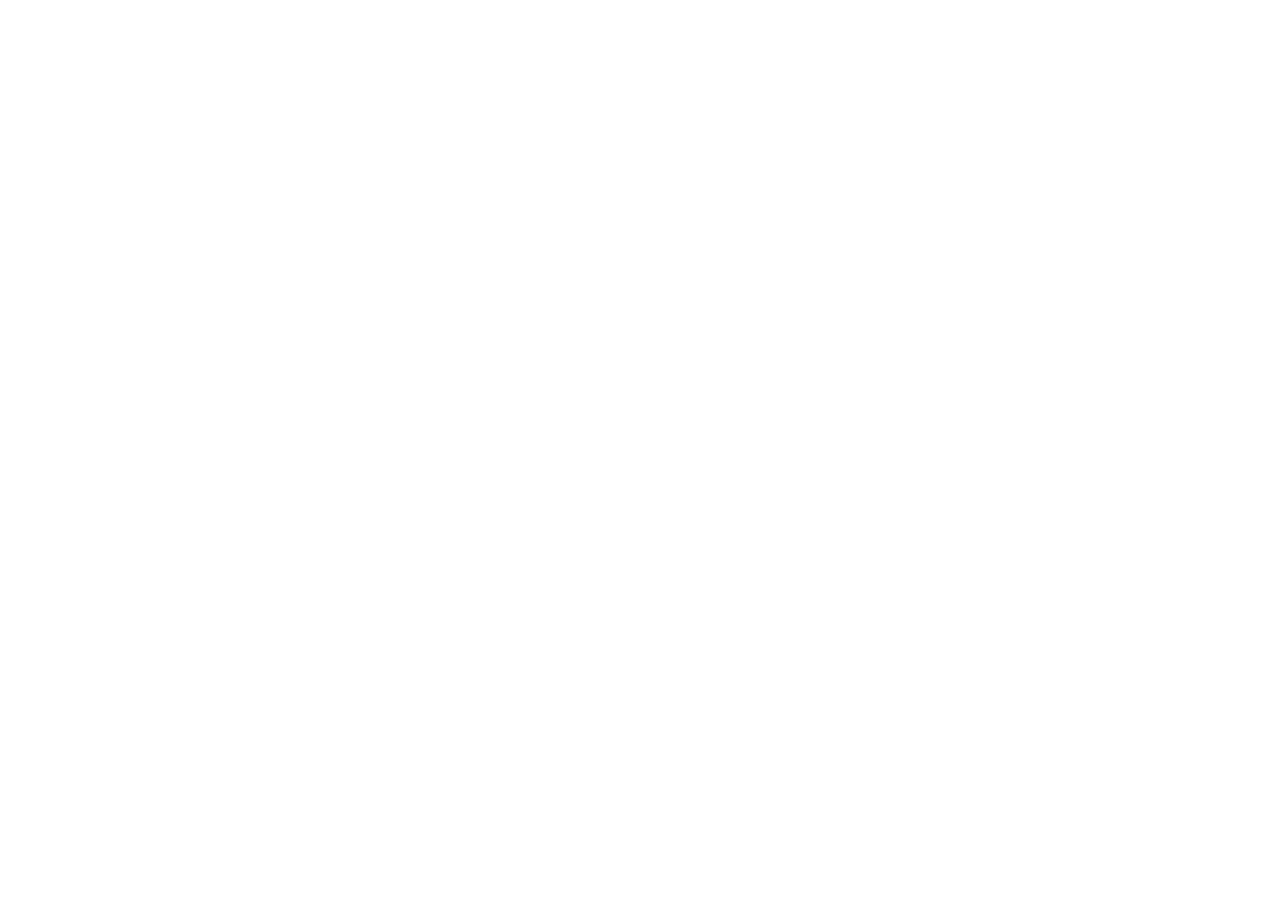
==== frontend-2-practice/index.html @ 52fd1ba4 "Initial commit" ====
<!DOCTYPE html>
<html lang="ru">
  <head>
    <meta charset="UTF-8" />
    <meta name="viewport" content="width=device-width, initial-scale=1.0" />
    <title>Выбор даты и времени</title>
    <link rel="stylesheet" href="styles.css" />
  </head>
  <body>
    <div class="page">
      <!-- Перенесите вашу верстку. Удалите статичные данные. Подключите скрипт -->
    </div>
  </body>
</html>
---- frontend-2-practice/styles.css ----
/* Стили страницы.
   Скопируйте с предудущей практики. */

* {
  margin: 0;
  padding: 0;
  box-sizing: border-box;
}

body {
  min-height: 100vh;
  font-family: sans-serif;
}
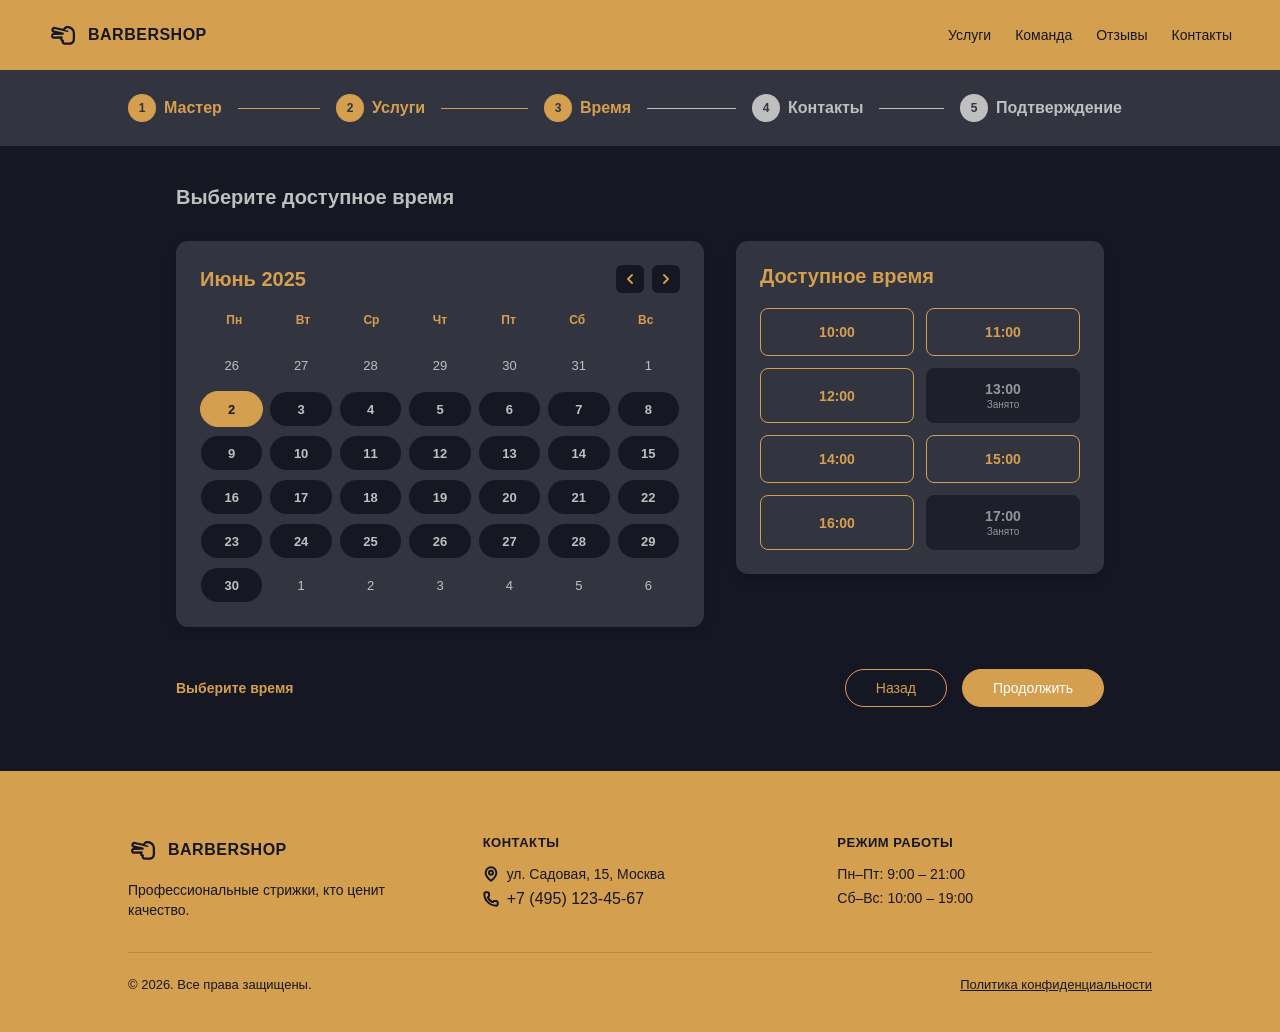
==== commit 2b812d32: "Выполнение задания 2. JavaScript" ====
--- a/frontend-2-practice/index.html
+++ b/frontend-2-practice/index.html
@@ -3,12 +3,158 @@
   <head>
     <meta charset="UTF-8" />
     <meta name="viewport" content="width=device-width, initial-scale=1.0" />
-    <title>Выбор даты и времени</title>
+    <title>Barbershop — Выбор даты и времени</title>
     <link rel="stylesheet" href="styles.css" />
   </head>
   <body>
     <div class="page">
-      <!-- Перенесите вашу верстку. Удалите статичные данные. Подключите скрипт -->
+      <header class="header">
+        <div class="logo">
+          <svg width="30" height="30" viewBox="0 0 30 30" fill="none" xmlns="http://www.w3.org/2000/svg">
+            <path d="M3.00934 15.9516C2.95309 14.2969 4.24684 12.9047 5.90152 12.8484L6.05621 12.8438L5.67184 12.7594C4.05465 12.3984 3.03277 10.7953 3.38902 9.17813C3.74527 7.56094 5.35308 6.53906 6.97027 6.9L15.0796 8.69531C15.1875 8.55938 15.2953 8.42812 15.4125 8.29688L16.275 7.34531C17.0578 6.49219 18.164 6 19.3265 6H19.8046C22.3406 6 24.6843 7.34531 25.9593 9.53437L26.0296 9.65625C26.6671 10.7438 27 11.9859 27 13.2469V19.125C27 22.2328 24.4828 24.75 21.375 24.75H16.5C14.8453 24.75 13.5 23.4047 13.5 21.75C13.5 21.6187 13.5093 21.4875 13.5234 21.3609C12.614 20.8453 12 19.8703 12 18.75V18.6375L6.11246 18.8438C4.45777 18.9 3.06559 17.6062 3.00934 15.9516ZM5.98121 15.0984C5.56871 15.1125 5.24527 15.4594 5.25934 15.8766C5.2734 16.2938 5.62027 16.6125 6.03277 16.5984L13.6031 16.3359C14.0625 16.3219 14.4796 16.5844 14.6671 17.0016C14.8546 17.4188 14.7703 17.9062 14.4562 18.2391C14.325 18.375 14.25 18.5531 14.25 18.7547C14.25 19.1672 14.5875 19.5047 15 19.5047C15.4265 19.5047 15.8156 19.7437 16.0078 20.1281C16.2 20.5125 16.1578 20.9672 15.9 21.3047C15.8062 21.4312 15.75 21.5859 15.75 21.7547C15.75 22.1672 16.0875 22.5047 16.5 22.5047H21.375C23.2406 22.5047 24.75 20.9953 24.75 19.1297V13.2516C24.75 12.3891 24.5203 11.5406 24.0843 10.7953L24.014 10.6734C23.1421 9.17344 21.539 8.25469 19.8046 8.25469H19.3265C18.7968 8.25469 18.2953 8.47969 17.939 8.86875L17.0765 9.82031C17.0484 9.84844 17.025 9.88125 16.9968 9.90937L19.6687 10.5281C20.0718 10.6219 20.325 11.025 20.2312 11.4281C20.1375 11.8313 19.7343 12.0844 19.3312 11.9906L15.3187 11.0531L6.48277 9.09375C6.07965 9.00469 5.67652 9.25781 5.58746 9.66562C5.4984 10.0734 5.75152 10.4719 6.15933 10.5609L14.9484 12.5109C15.4265 12.6187 15.7828 13.0219 15.825 13.5141L15.8296 13.5609C15.8578 13.8703 15.7593 14.175 15.5578 14.4094C15.3562 14.6437 15.0609 14.7797 14.7515 14.7938L5.98121 15.0984Z" fill="#151723"/>
+          </svg>
+          <span class="logo-text">BARBERSHOP</span>
+        </div>
+        <nav class="nav">
+          <a href="#" class="nav-link">Услуги</a>
+          <a href="#" class="nav-link">Команда</a>
+          <a href="#" class="nav-link">Отзывы</a>
+          <a href="#" class="nav-link">Контакты</a>
+        </nav>
+      </header>
+
+      <section class="steps-bar">
+        <div class="steps-container">
+          <div class="step completed">
+            <span class="step-num">1</span>
+            <span class="step-name">Мастер</span>
+            <span class="step-line"></span>
+          </div>
+          <div class="step completed">
+            <span class="step-num">2</span>
+            <span class="step-name">Услуги</span>
+            <span class="step-line"></span>
+          </div>
+          <div class="step active">
+            <span class="step-num">3</span>
+            <span class="step-name">Время</span>
+            <span class="step-line"></span>
+          </div>
+          <div class="step disabled">
+            <span class="step-num">4</span>
+            <span class="step-name">Контакты</span>
+            <span class="step-line"></span>
+          </div>
+          <div class="step disabled">
+            <span class="step-num">5</span>
+            <span class="step-name">Подтверждение</span>
+            <span class="step-line"></span>
+          </div>
+        </div>
+      </section>
+
+      <main class="booking-layout">
+        <h1 class="page-title">Выберите доступное время</h1>
+
+        <div class="booking-cards">
+          
+          <section class="card calendar-card">
+            <div class="calendar-header">
+              <span class="month-title">Июнь 2025</span>
+              <div class="calendar-controls">
+                <button type="button" class="btn-arrow btn-prev" aria-label="Предыдущий месяц">
+                  <svg width="6" height="10" viewBox="0 0 6 10" fill="none" xmlns="http://www.w3.org/2000/svg">
+                    <path d="M5 1L1 5L5 9" stroke="#D59F50" stroke-width="1.8" stroke-linecap="round" stroke-linejoin="round"/>
+                  </svg>
+                </button>
+                <button type="button" class="btn-arrow btn-next" aria-label="Следующий месяц">
+                  <svg width="6" height="10" viewBox="0 0 6 10" fill="none" xmlns="http://www.w3.org/2000/svg">
+                    <path d="M1 1L5 5L1 9" stroke="#D59F50" stroke-width="1.8" stroke-linecap="round" stroke-linejoin="round"/>
+                  </svg>
+                </button>
+              </div>
+            </div>
+
+            <div class="calendar-weekdays">
+              <span>Пн</span>
+              <span>Вт</span>
+              <span>Ср</span>
+              <span>Чт</span>
+              <span>Пт</span>
+              <span>Сб</span>
+              <span>Вс</span>
+            </div>
+
+            <div class="calendar-days-grid" id="calendarGrid"></div>
+          </section>
+
+          <section class="card time-card">
+            <h2 class="card-title">Доступное время</h2>
+            <div class="time-slots-grid" id="timeSlotsGrid"></div>
+          </section>
+
+        </div>
+
+        <div class="actions-row">
+          <div class="selected-info" id="selectedInfo"></div>
+          
+          <button type="button" class="btn btn-secondary">Назад</button>
+          <button type="button" class="btn btn-primary" id="btnContinue">Продолжить</button>
+        </div>
+      </main>
+
+      <footer class="footer">
+        <div class="footer-columns">
+          <div class="footer-col">
+            <div class="logo">
+              <svg width="30" height="30" viewBox="0 0 30 30" fill="none" xmlns="http://www.w3.org/2000/svg">
+                <path d="M3.00934 15.9516C2.95309 14.2969 4.24684 12.9047 5.90152 12.8484L6.05621 12.8438L5.67184 12.7594C4.05465 12.3984 3.03277 10.7953 3.38902 9.17813C3.74527 7.56094 5.35308 6.53906 6.97027 6.9L15.0796 8.69531C15.1875 8.55938 15.2953 8.42812 15.4125 8.29688L16.275 7.34531C17.0578 6.49219 18.164 6 19.3265 6H19.8046C22.3406 6 24.6843 7.34531 25.9593 9.53437L26.0296 9.65625C26.6671 10.7438 27 11.9859 27 13.2469V19.125C27 22.2328 24.4828 24.75 21.375 24.75H16.5C14.8453 24.75 13.5 23.4047 13.5 21.75C13.5 21.6187 13.5093 21.4875 13.5234 21.3609C12.614 20.8453 12 19.8703 12 18.75V18.6375L6.11246 18.8438C4.45777 18.9 3.06559 17.6062 3.00934 15.9516ZM5.98121 15.0984C5.56871 15.1125 5.24527 15.4594 5.25934 15.8766C5.2734 16.2938 5.62027 16.6125 6.03277 16.5984L13.6031 16.3359C14.0625 16.3219 14.4796 16.5844 14.6671 17.0016C14.8546 17.4188 14.7703 17.9062 14.4562 18.2391C14.325 18.375 14.25 18.5531 14.25 18.7547C14.25 19.1672 14.5875 19.5047 15 19.5047C15.4265 19.5047 15.8156 19.7437 16.0078 20.1281C16.2 20.5125 16.1578 20.9672 15.9 21.3047C15.8062 21.4312 15.75 21.5859 15.75 21.7547C15.75 22.1672 16.0875 22.5047 16.5 22.5047H21.375C23.2406 22.5047 24.75 20.9953 24.75 19.1297V13.2516C24.75 12.3891 24.5203 11.5406 24.0843 10.7953L24.014 10.6734C23.1421 9.17344 21.539 8.25469 19.8046 8.25469H19.3265C18.7968 8.25469 18.2953 8.47969 17.939 8.86875L17.0765 9.82031C17.0484 9.84844 17.025 9.88125 16.9968 9.90937L19.6687 10.5281C20.0718 10.6219 20.325 11.025 20.2312 11.4281C20.1375 11.8313 19.7343 12.0844 19.3312 11.9906L15.3187 11.0531L6.48277 9.09375C6.07965 9.00469 5.67652 9.25781 5.58746 9.66562C5.4984 10.0734 5.75152 10.4719 6.15933 10.5609L14.9484 12.5109C15.4265 12.6187 15.7828 13.0219 15.825 13.5141L15.8296 13.5609C15.8578 13.8703 15.7593 14.175 15.5578 14.4094C15.3562 14.6437 15.0609 14.7797 14.7515 14.7938L5.98121 15.0984Z" fill="#151723"/>
+              </svg>
+              <span class="logo-text">BARBERSHOP</span>
+            </div>
+            <p class="footer-desc">Профессиональные стрижки, кто ценит качество.</p>
+          </div>
+
+          <div class="footer-col">
+            <h3 class="footer-col-title">Контакты</h3>
+            <div class="footer-contacts">
+              <p class="contact-item">
+                <svg width="16" height="16" viewBox="0 0 16 16" fill="none" xmlns="http://www.w3.org/2000/svg">
+                  <g clip-path="url(#clip0_42_1021)">
+                    <path d="M13.3328 6.66663C13.3328 9.9956 9.64051 13.4626 8.40063 14.5334C8.28513 14.6202 8.14452 14.6672 8.00001 14.6672C7.85549 14.6672 7.71488 14.6202 7.59938 14.5334C6.3595 13.4626 2.66721 9.9956 2.66721 6.66663C2.66721 5.25201 3.22905 3.89533 4.22915 2.89504C5.22924 1.89476 6.58566 1.3328 8.00001 1.3328C9.41435 1.3328 10.7708 1.89476 11.7709 2.89504C12.771 3.89533 13.3328 5.25201 13.3328 6.66663ZM9.99981 6.66663C9.99981 7.7713 9.10446 8.66681 8.00001 8.66681C6.89555 8.66681 6.00021 7.7713 6.00021 6.66663C6.00021 5.56196 6.89555 4.66644 8.00001 4.66644C9.10446 4.66644 9.99981 5.56196 9.99981 6.66663Z" stroke-width="2" stroke-linecap="round" stroke="#151723"/>
+                  </g>
+                  <defs><clipPath id="clip0_42_1021"><rect width="16" height="16" fill="white"/></clipPath></defs>
+                </svg>
+                <span>ул. Садовая, 15, Москва</span>
+              </p>
+              <p class="contact-item">
+                <svg width="16" height="16" viewBox="0 0 16 16" fill="none" xmlns="http://www.w3.org/2000/svg">
+                  <g clip-path="url(#clip0_42_1026)">
+                    <g clip-path="url(#clip1_42_1026)">
+                      <path d="M9.22143 11.0456C9.35912 11.1088 9.51425 11.1233 9.66125 11.0865C9.80826 11.0498 9.93837 10.9641 10.0302 10.8436L10.2668 10.5335C10.391 10.3679 10.5521 10.2335 10.7373 10.1409C10.9224 10.0484 11.1266 10.0002 11.3336 10.0002H13.3338C13.6874 10.0002 14.0266 10.1406 14.2766 10.3907C14.5267 10.6408 14.6672 10.98 14.6672 11.3336V13.3338C14.6672 13.6874 14.5267 14.0266 14.2766 14.2766C14.0266 14.5267 13.6874 14.6672 13.3338 14.6672C10.1509 14.6672 7.09841 13.4028 4.84779 11.1522C2.59718 8.90159 1.33279 5.84909 1.33279 2.66624C1.33279 2.31259 1.47328 1.97343 1.72335 1.72336C1.97342 1.47329 2.31258 1.3328 2.66623 1.3328H4.66639C5.02004 1.3328 5.35921 1.47329 5.60928 1.72336C5.85935 1.97343 5.99983 2.31259 5.99983 2.66624V4.6664C5.99983 4.87341 5.95164 5.07758 5.85906 5.26273C5.76648 5.44789 5.63207 5.60895 5.46646 5.73315L5.15443 5.96717C5.03203 6.06063 4.94576 6.19358 4.91027 6.34344C4.87479 6.49329 4.89227 6.65081 4.95975 6.78924C5.87094 8.63996 7.36956 10.1367 9.22143 11.0456Z" stroke-width="2" stroke-linecap="round" stroke="#151723"/>
+                    </g>
+                  </g>
+                  <defs><clipPath id="clip0_42_1026"><rect width="16" height="16" fill="white"/></clipPath><clipPath id="clip1_42_1026"><rect width="16" height="16" fill="white"/></clipPath></defs>
+                </svg>
+                <a href="tel:+74951234567" class="footer-link">+7 (495) 123-45-67</a>
+              </p>
+            </div>
+          </div>
+
+          <div class="footer-col">
+            <h3 class="footer-col-title">Режим работы</h3>
+            <div class="footer-schedule">
+              <p>Пн–Пт: 9:00 – 21:00</p>
+              <p>Сб–Вс: 10:00 – 19:00</p>
+            </div>
+          </div>
+        </div>
+        <div class="footer-bottom">
+          <span>© 2026. Все права защищены.</span>
+          <a href="#" class="privacy-link">Политика конфиденциальности</a>
+        </div>
+      </footer>
     </div>
+    <script src="script.js"></script>
   </body>
-</html>+</html>
--- a/frontend-2-practice/styles.css
+++ b/frontend-2-practice/styles.css
@@ -1,6 +1,3 @@
-/* Стили страницы.
-   Скопируйте с предудущей практики. */
-
 * {
   margin: 0;
   padding: 0;
@@ -9,5 +6,610 @@
 
 body {
   min-height: 100vh;
-  font-family: sans-serif;
-}
+  font-family: Arial, "Helvetica Neue", sans-serif;
+  background-color: #151723;
+  color: #bfbfbf;
+}
+
+.page {
+  display: flex;
+  flex-direction: column;
+  min-height: 100vh;
+  width: 100%;
+}
+
+.header {
+  display: flex;
+  justify-content: space-between;
+  align-items: center;
+  padding: 20px 48px;
+  background-color: #d59f50;
+  gap: 20px;
+}
+
+.logo {
+  display: flex;
+  align-items: center;
+  gap: 10px;
+}
+
+.logo-text {
+  font-size: 16px;
+  font-weight: 700;
+  color: #151723;
+  letter-spacing: 0.5px;
+}
+
+.nav {
+  display: flex;
+  gap: 24px;
+}
+
+.nav-link {
+  position: relative;
+  font-size: 14px;
+  color: #151723;
+  text-decoration: none;
+  padding: 4px 0;
+  display: inline-block;
+}
+
+.nav-link::after {
+  content: "";
+  position: absolute;
+  left: 0;
+  bottom: 0;
+  width: 100%;
+  height: 2px;
+  background-color: #151723;
+  transform: scaleX(0);
+  transform-origin: left;
+  transition: transform 0.25s ease;
+}
+
+.nav-link:hover::after {
+  transform: scaleX(1);
+}
+
+.steps-bar {
+  background-color: #32343f;
+  padding: 24px 48px;
+  width: 100%;
+}
+
+.steps-container {
+  display: flex;
+  align-items: center;
+  max-width: 1024px;
+  margin: 0 auto;
+  gap: 16px;
+}
+
+.step {
+  display: flex;
+  align-items: center;
+  gap: 8px;
+  flex: 1;
+}
+
+.step-num {
+  display: inline-flex;
+  justify-content: center;
+  align-items: center;
+  width: 28px;
+  height: 28px;
+  border-radius: 50%;
+  font-size: 12px;
+  font-weight: 700;
+  color: #32343f;
+  background-color: #bfbfbf;
+  flex-shrink: 0;
+}
+
+.step-name {
+  font-size: 16px;
+  font-weight: 700;
+  color: #bfbfbf;
+  white-space: nowrap;
+}
+
+.step-line {
+  flex: 1;
+  height: 1px;
+  background-color: #bfbfbf;
+  margin-left: 8px;
+}
+
+.step:last-child .step-line {
+  display: none;
+}
+
+.step.completed .step-num,
+.step.active .step-num {
+  background-color: #d59f50;
+}
+
+.step.completed .step-name,
+.step.active .step-name {
+  color: #d59f50;
+}
+
+.step.completed .step-line {
+  background-color: #d59f50;
+}
+
+.booking-layout {
+  display: flex;
+  flex-direction: column;
+  padding: 40px 48px 64px;
+  max-width: 1024px;
+  width: 100%;
+  margin: 0 auto;
+  gap: 32px;
+  flex: 1;
+}
+
+.page-title {
+  font-size: 20px;
+  font-weight: 700;
+  color: #bfbfbf;
+}
+
+.booking-cards {
+  display: flex;
+  gap: 32px;
+  align-items: flex-start;
+  width: 100%;
+}
+
+.card {
+  background-color: #32343f;
+  border-radius: 12px;
+  padding: 24px;
+  box-shadow: 0px 4px 12px rgba(0, 0, 0, 0.2);
+}
+
+.calendar-card {
+  flex: 1 1 500px;
+  display: flex;
+  flex-direction: column;
+  gap: 20px;
+}
+
+.calendar-header {
+  display: flex;
+  justify-content: space-between;
+  align-items: center;
+}
+
+.month-title {
+  font-size: 20px;
+  font-weight: 700;
+  color: #d59f50;
+}
+
+.calendar-controls {
+  display: flex;
+  gap: 8px;
+}
+
+.btn-arrow {
+  display: inline-flex;
+  justify-content: center;
+  align-items: center;
+  width: 28px;
+  height: 28px;
+  background-color: #151723;
+  color: #d59f50;
+  border: none;
+  border-radius: 6px;
+  font-size: 16px;
+  cursor: pointer;
+  transition: background-color 0.2s ease, transform 0.1s ease;
+}
+
+.btn-arrow svg path {
+  transition: stroke 0.2s ease;
+}
+
+.btn-arrow:hover {
+  background-color: #d59f50;
+}
+
+.btn-arrow:hover svg path {
+  stroke: #151723;
+}
+
+.calendar-weekdays {
+  display: grid;
+  grid-template-columns: repeat(7, 1fr);
+  text-align: center;
+}
+
+.calendar-weekdays span {
+  font-size: 12px;
+  font-weight: 700;
+  color: #d59f50;
+}
+
+.calendar-days-grid {
+  display: grid;
+  grid-template-columns: repeat(7, 1fr);
+  gap: 8px 6px;
+}
+
+.day-cell {
+  display: inline-flex;
+  justify-content: center;
+  align-items: center;
+  height: 36px;
+  border-radius: 18px;
+  border: 1px solid transparent;
+  font-size: 13px;
+  background-color: transparent;
+  color: #bfbfbf;
+  cursor: pointer;
+  transition: all 0.15s ease;
+}
+
+.day-cell.past {
+  background-color: #32343f;
+  border-color: #32343f;
+  font-weight: 400;
+  cursor: default;
+}
+
+.day-cell.past:hover {
+  background-color: #383a47;
+}
+
+.day-cell.active {
+  background-color: #151723;
+  border-color: #32343f;
+  font-weight: 700;
+}
+
+.day-cell.active:hover {
+  background-color: #d59f50;
+  color: #151723;
+  border-color: #d59f50;
+}
+
+.day-cell.selected {
+  background-color: #d59f50;
+  color: #151723;
+  border-color: #d59f50;
+}
+
+.time-card {
+  flex: 1 1 340px;
+  display: flex;
+  flex-direction: column;
+  gap: 20px;
+}
+
+.card-title {
+  font-size: 20px;
+  font-weight: 700;
+  color: #d59f50;
+}
+
+.time-slots-grid {
+  display: grid;
+  grid-template-columns: repeat(2, 1fr);
+  gap: 12px;
+}
+
+.time-slot {
+  display: flex;
+  flex-direction: column;
+  justify-content: center;
+  align-items: center;
+  padding: 12px 0;
+  border-radius: 8px;
+  font-family: Arial, sans-serif;
+  transition: all 0.2s ease;
+  min-height: 48px;
+}
+
+.time-slot.available {
+  background-color: #32343f;
+  border: 1px solid #d59f50;
+  cursor: pointer;
+}
+
+.time-slot.available .slot-time {
+  font-size: 14px;
+  font-weight: 700;
+  color: #d59f50;
+}
+
+.time-slot.available:hover {
+  background-color: #d59f50;
+}
+
+.time-slot.available:hover .slot-time {
+  color: #151723;
+}
+
+.time-slot.selected {
+  background-color: #d59f50;
+  border-color: #d59f50;
+}
+.time-slot.selected .slot-time {
+  color: #151723;
+}
+
+.time-slot.busy {
+  background-color: #151723;
+  border: 1px solid #151723;
+  cursor: not-allowed;
+  opacity: 0.7;
+}
+
+.time-slot.busy .slot-time {
+  font-size: 14px;
+  font-weight: 700;
+  color: #bfbfbf;
+}
+
+.time-slot.busy .slot-status {
+  font-size: 10px;
+  color: #bfbfbf;
+  margin-top: 2px;
+}
+
+.actions-row {
+  display: flex;
+  justify-content: flex-end;
+  gap: 15px;
+  margin-top: 10px;
+}
+
+.selected-info {
+  margin-right: auto;
+  color: #d59f50;
+  font-weight: 700;
+  font-size: 14px;
+  display: flex;
+  align-items: center;
+}
+
+.btn {
+  display: inline-flex;
+  justify-content: center;
+  align-items: center;
+  padding: 10px 30px;
+  border-radius: 28px;
+  font-family: "DM Sans", Arial, sans-serif;
+  font-size: 14px;
+  font-weight: 500;
+  cursor: pointer;
+  transition: all 0.2s ease;
+}
+
+.btn-secondary {
+  background-color: transparent;
+  border: 1px solid #d59f50;
+  color: #d59f50;
+}
+
+.btn-secondary:hover {
+  background-color: rgba(213, 159, 80, 0.3);
+  color: #d59f50;
+}
+
+.btn-secondary:active {
+  background-color: #d59f50;
+  color: #ffffff;
+}
+
+.btn-primary {
+  background-color: #d59f50;
+  border: 1px solid #d59f50;
+  color: #ffffff;
+}
+
+.btn-primary:hover {
+  background-color: #32343f;
+  border-color: #32343f;
+  color: #ffffff;
+}
+
+.btn-primary:active {
+  background-color: #151723;
+  border-color: #151723;
+  color: #ffffff;
+}
+
+.footer {
+  background-color: #d59f50;
+  color: #151723;
+  padding: 64px 48px 40px;
+  margin-top: auto;
+}
+
+.footer-columns {
+  display: flex;
+  justify-content: space-between;
+  align-items: flex-start;
+  gap: 40px;
+  max-width: 1024px;
+  margin: 0 auto;
+  padding-bottom: 32px;
+  border-bottom: 1px solid rgba(21, 23, 35, 0.15);
+}
+
+.footer-col {
+  flex: 1;
+  display: flex;
+  flex-direction: column;
+  gap: 16px;
+}
+
+.footer-desc {
+  font-size: 14px;
+  line-height: 1.4;
+  color: #151723;
+}
+
+.footer-col-title {
+  font-size: 13px;
+  font-weight: 700;
+  letter-spacing: 0.5px;
+  text-transform: uppercase;
+}
+
+.footer-contacts,
+.footer-schedule {
+  display: flex;
+  flex-direction: column;
+  gap: 8px;
+}
+
+.contact-item {
+  display: flex;
+  align-items: center;
+  gap: 8px;
+  font-size: 14px;
+}
+
+.footer-link {
+  color: #151723;
+  text-decoration: none;
+  font-size: 16px;
+  font-weight: 400;
+}
+
+.footer-schedule p {
+  font-size: 14px;
+}
+
+.footer-bottom {
+  display: flex;
+  justify-content: space-between;
+  align-items: center;
+  max-width: 1024px;
+  margin: 24px auto 0;
+  font-size: 13px;
+}
+
+.privacy-link {
+  color: #151723;
+  text-decoration: underline;
+}
+
+.privacy-link:hover {
+  text-decoration: none;
+}
+
+@media (max-width: 900px) {
+  .header,
+  .steps-bar,
+  .booking-layout,
+  .footer {
+    padding-left: 24px;
+    padding-right: 24px;
+  }
+
+  .booking-cards {
+    flex-direction: column;
+    align-items: stretch;
+    gap: 24px;
+  }
+
+  .time-card {
+    width: 100%;
+  }
+
+  .steps-container {
+    overflow-x: auto;
+    padding-bottom: 8px;
+  }
+
+  .footer-columns {
+    flex-wrap: wrap;
+    gap: 32px;
+  }
+
+  .footer-col {
+    flex: 1 1 calc(50% - 16px);
+  }
+}
+
+@media (max-width: 600px) {
+  .header {
+    flex-direction: column;
+    align-items: flex-start;
+    padding: 16px;
+    gap: 16px;
+  }
+
+  .nav {
+    width: 100%;
+    justify-content: space-between;
+    gap: 12px;
+  }
+
+  .steps-bar {
+    padding: 16px;
+  }
+
+  .step-name {
+    display: none;
+  }
+
+  .booking-layout {
+    padding: 24px 16px 40px;
+    gap: 24px;
+  }
+
+  .card {
+    padding: 16px;
+  }
+
+  .calendar-days-grid {
+    gap: 6px 4px;
+  }
+
+  .day-cell {
+    height: 32px;
+    font-size: 12px;
+  }
+
+  .time-slots-grid {
+    grid-template-columns: 1fr;
+  }
+
+  .actions-row {
+    flex-direction: column-reverse;
+    gap: 12px;
+  }
+  
+  .selected-info {
+    margin: 0 auto 10px;
+  }
+
+  .btn {
+    width: 100%;
+  }
+
+  .footer {
+    padding: 40px 16px 24px;
+  }
+
+  .footer-columns {
+    flex-direction: column;
+    gap: 24px;
+  }
+
+  .footer-col {
+    flex: 1 1 100%;
+  }
+
+  .footer-bottom {
+    flex-direction: column;
+    align-items: flex-start;
+    gap: 12px;
+  }
+}
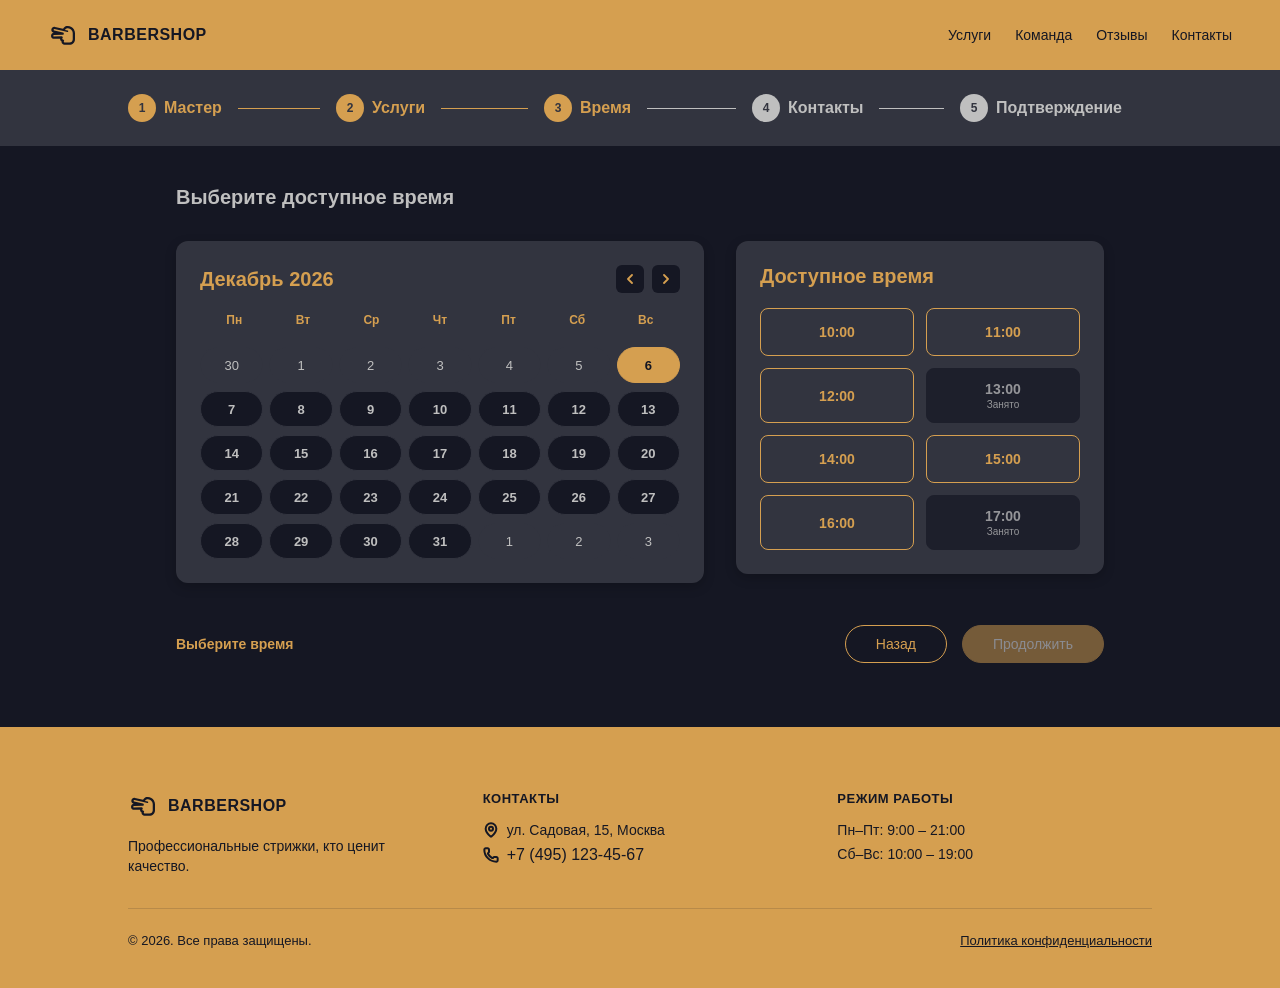
==== commit 52c299f7: "Доработка" ====
--- a/frontend-2-practice/index.html
+++ b/frontend-2-practice/index.html
@@ -60,14 +60,14 @@
           
           <section class="card calendar-card">
             <div class="calendar-header">
-              <span class="month-title">Июнь 2025</span>
+              <span class="month-title"></span>
               <div class="calendar-controls">
-                <button type="button" class="btn-arrow btn-prev" aria-label="Предыдущий месяц">
+                <button type="button" class="btn-arrow btn-prev">
                   <svg width="6" height="10" viewBox="0 0 6 10" fill="none" xmlns="http://www.w3.org/2000/svg">
                     <path d="M5 1L1 5L5 9" stroke="#D59F50" stroke-width="1.8" stroke-linecap="round" stroke-linejoin="round"/>
                   </svg>
                 </button>
-                <button type="button" class="btn-arrow btn-next" aria-label="Следующий месяц">
+                <button type="button" class="btn-arrow btn-next">
                   <svg width="6" height="10" viewBox="0 0 6 10" fill="none" xmlns="http://www.w3.org/2000/svg">
                     <path d="M1 1L5 5L1 9" stroke="#D59F50" stroke-width="1.8" stroke-linecap="round" stroke-linejoin="round"/>
                   </svg>
@@ -90,6 +90,7 @@
 
           <section class="card time-card">
             <h2 class="card-title">Доступное время</h2>
+            <div class="empty-time-message d-none" id="emptyTimeMessage">Сначала выберите дату в календаре</div>
             <div class="time-slots-grid" id="timeSlotsGrid"></div>
           </section>
 
@@ -97,7 +98,6 @@
 
         <div class="actions-row">
           <div class="selected-info" id="selectedInfo"></div>
-          
           <button type="button" class="btn btn-secondary">Назад</button>
           <button type="button" class="btn btn-primary" id="btnContinue">Продолжить</button>
         </div>
@@ -112,9 +112,10 @@
               </svg>
               <span class="logo-text">BARBERSHOP</span>
             </div>
-            <p class="footer-desc">Профессиональные стрижки, кто ценит качество.</p>
+            <p class="footer-desc">
+              Профессиональные стрижки, кто ценит качество.
+            </p>
           </div>
-
           <div class="footer-col">
             <h3 class="footer-col-title">Контакты</h3>
             <div class="footer-contacts">
@@ -140,7 +141,6 @@
               </p>
             </div>
           </div>
-
           <div class="footer-col">
             <h3 class="footer-col-title">Режим работы</h3>
             <div class="footer-schedule">
--- a/frontend-2-practice/styles.css
+++ b/frontend-2-practice/styles.css
@@ -294,6 +294,15 @@
   color: #d59f50;
 }
 
+.empty-time-message {
+  color: #6b6661;
+  padding-top: 10px;
+}
+
+.d-none {
+  display: none !important;
+}
+
 .time-slots-grid {
   display: grid;
   grid-template-columns: repeat(2, 1fr);
@@ -410,13 +419,13 @@
   color: #ffffff;
 }
 
-.btn-primary:hover {
+.btn-primary:not(:disabled):hover {
   background-color: #32343f;
   border-color: #32343f;
   color: #ffffff;
 }
 
-.btn-primary:active {
+.btn-primary:not(:disabled):active {
   background-color: #151723;
   border-color: #151723;
   color: #ffffff;
